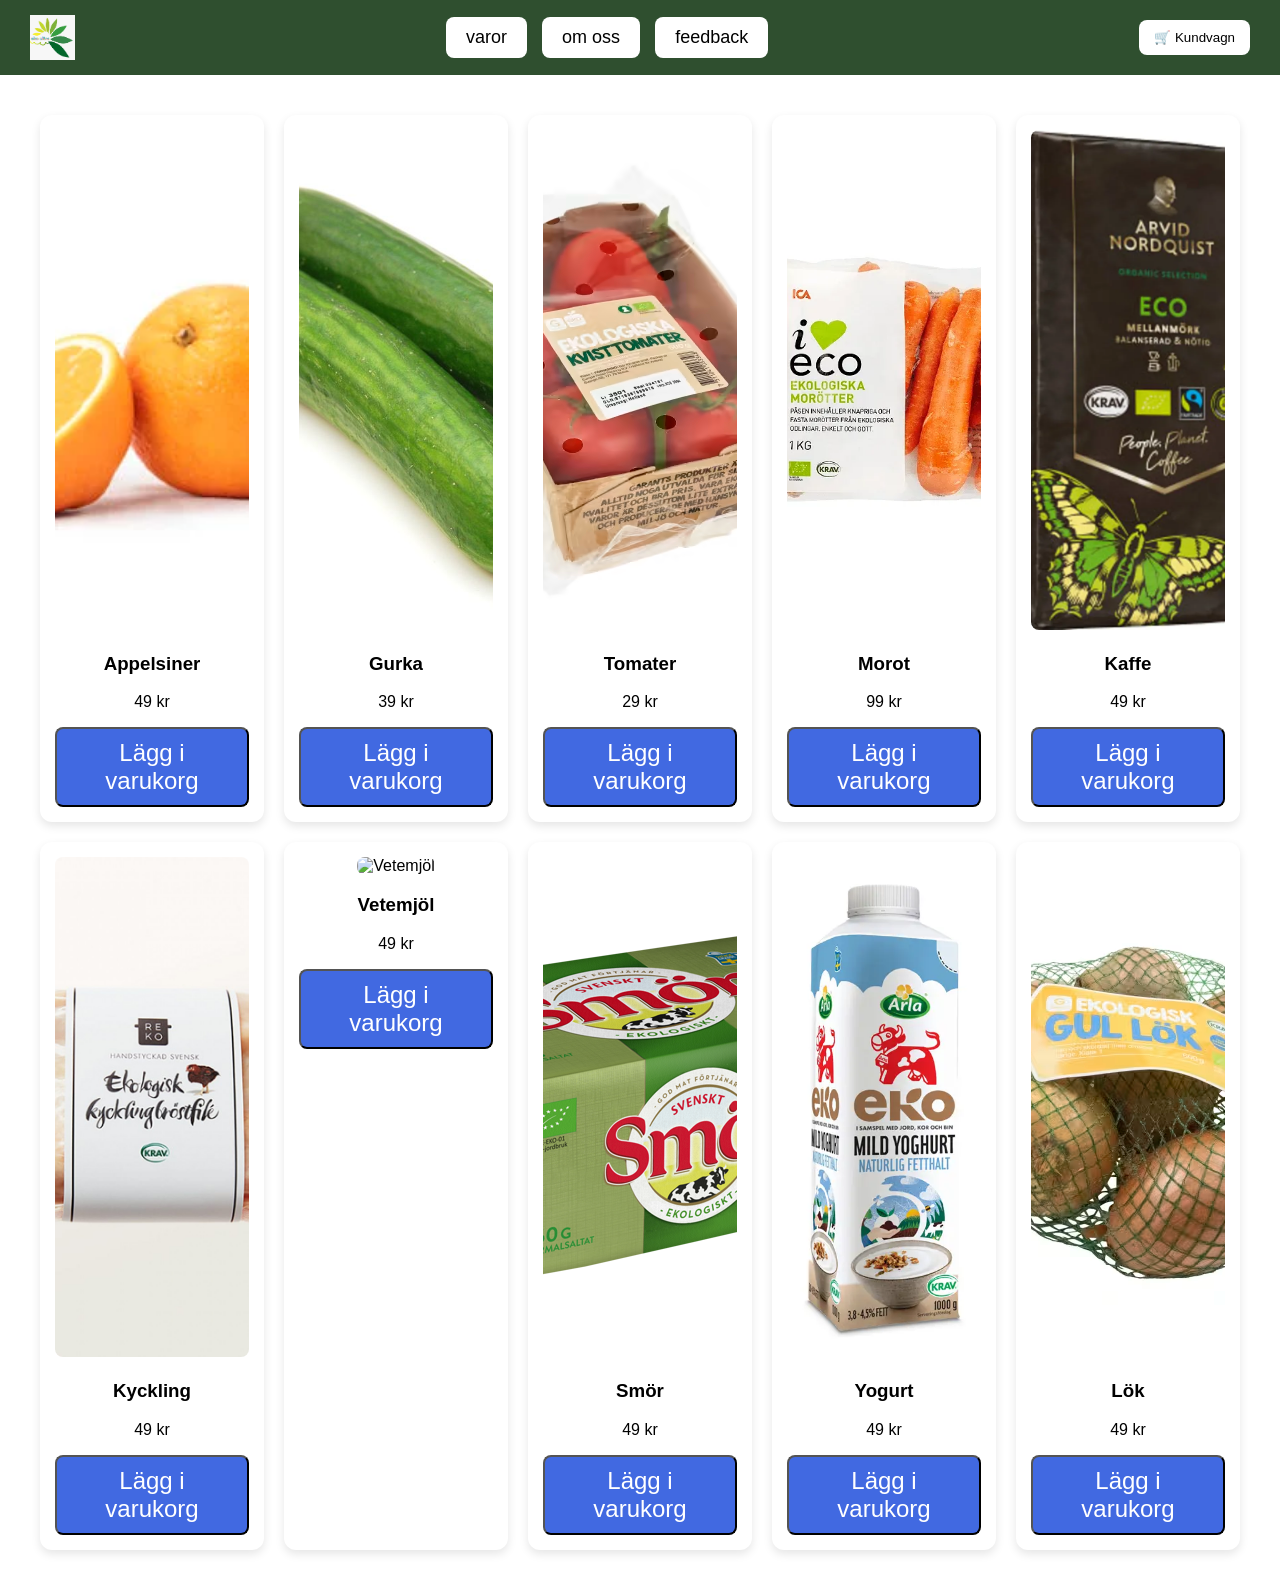
==== html/coolboy.html @ 3c325abf "Add files via upload" ====
<!DOCTYPE html>
<html lang="sv">
<head>
    <meta charset="UTF-8">
    <meta name="viewport" content="width=device-width, initial-scale=1.0">
    <link rel="stylesheet" href="css/sigma.css">
    <script src="bonesmashing.js" defer></script>
    <title>Eko Ultra</title>
</head>
<body>
    <header>
        <a href="index.html" class="logo-link">
            <img src="img/eko%20logo.png" alt="Eko Logo">
        </a>

        <nav>
            <a href="coolboy.html" class="nav-btn">varor</a>
            <a href="sigmaboy.html" class="nav-btn">om oss</a>
            <a href="grishboy.html" class="nav-btn">feedback</a>
        </nav>
        <div class="cart-container">
            <button class="btn" onclick="location.href='ballcancer.html'">
                🛒 Kundvagn
                <span id="cartCount" class="badge">0</span>
            </button>
            <div class="cart-dropdown">
                <ul id="cartItemsList"></ul>
                <div class="cart-summary">
                    <strong>Totalt: <span id="cartTotal">0</span> kr</strong>
                </div>
            </div>
        </div>
    </header>
    <section class="products">
        <div class="card">
            <img src="img/apelsiner.webp" alt="Appelsiner">
            <h3>Appelsiner</h3>
            <p>49 kr</p>
            <button class="btn2">Lägg i varukorg</button>
        </div>
        <div class="card">
            <img src="img/gurka.jpg" alt="Gurka">
            <h3>Gurka</h3>
            <p>39 kr</p>
            <button class="btn2">Lägg i varukorg</button>
        </div>
        <div class="card">
            <img src="img/tomater.avif" alt="Tomater">
            <h3>Tomater</h3>
            <p>29 kr</p>
            <button class="btn2">Lägg i varukorg</button>
        </div>
        <div class="card">
            <img src="img/morot.webp" alt="Morot">
            <h3>Morot</h3>
            <p>99 kr</p>
            <button class="btn2">Lägg i varukorg</button>
        </div>
        <div class="card">
            <img src="img/kaffe.webp" alt="Kaffe">
            <h3>Kaffe</h3>
            <p>49 kr</p>
            <button class="btn2">Lägg i varukorg</button>
        </div>
        <div class="card">
            <img src="img/kyckling.jpeg" alt="Kyckling">
            <h3>Kyckling</h3>
            <p>49 kr</p>
            <button class="btn2">Lägg i varukorg</button>
        </div>
        <div class="card">
            <img src="img/vetemjöl 1.webp" alt="Vetemjöl">
            <h3>Vetemjöl</h3>
            <p>49 kr</p>
            <button class="btn2">Lägg i varukorg</button>
        </div>
        <div class="card">
            <img src="img/smör.webp" alt="Smör">
            <h3>Smör</h3>
            <p>49 kr</p>
            <button class="btn2">Lägg i varukorg</button>
        </div>
        <div class="card">
            <img src="img/yogurt 1.webp" alt="Yogurt">
            <h3>Yogurt</h3>
            <p>49 kr</p>
            <button class="btn2">Lägg i varukorg</button>
        </div>
        <div class="card">
            <img src="img/lök 1.avif" alt="Lök">
            <h3>Lök</h3>
            <p>49 kr</p>
            <button class="btn2">Lägg i varukorg</button>
        </div>
    </section>
</body>
</html>
---- html/css/sigma.css ----
body {
  margin: 0;
  font-family: Arial, sans-serif;
  overflow-y: auto; 
}

html, body {
  min-height: 100vh;
}

header {
  display: flex;              
  justify-content: space-between; 
  align-items: center;        
  padding: 15px 30px;
  background-color: #2f4f2f;  
}

.logo-link {
  display: inline-flex;      
  align-items: center;
  justify-content: center;
  text-decoration: none;     
  transition: transform 0.2s ease-in-out; 
}

.logo-link:hover {
  transform: scale(1.08); 
}

.logo-link img {
  height: 45px;          
  width: auto;
  display: block;               
}            

nav {
  display: flex;
  gap: 15px; 
}

.nav-btn {
  background-color: white;
  color: black;
  text-decoration: none;
  padding: 10px 20px;
  border-radius: 8px; 
  font-size: 18px;
  transition: background-color 0.3s ease, transform 0.2s ease;
  display: inline-block; 
}

.nav-btn:hover {
  background-color: rgba(255, 255, 255, 0.8); 
  transform: scale(1.05);
  text-decoration: none;
}

.btn {
  background-color: white;
  color: black;
  text-decoration: none;
  padding: 10px 15px;
  border-radius: 8px;
  transition: background-color 0.3s ease, transform 0.2s ease;
  display: inline-block; 
  border: none;
  cursor: pointer;
}

.btn:hover {
  background-color: rgba(255, 255, 255, 0.8);
  transform: scale(1.05);
}

.btn2 {
  font-size: x-large;
  background-color: royalblue;
  color: white;
  text-decoration: none;
  padding: 10px 15px;
  border-radius: 8px;
  transition: background-color 0.3s ease, transform 0.2s ease;
  display: inline-block; 
}

.btn2:hover {
  background-color: rgba(25, 6, 109, 0.801);
  transform: scale(1.05);
}

.cart-container {
  position: relative;
  display: inline-block;
  z-index: 1000;
}

.cart-dropdown {
  display: none; 
  position: absolute;
  right: 0;
  top: 100%;
  background-color: white;
  min-width: 260px;
  box-shadow: 0px 8px 16px rgba(0,0,0,0.2);
  padding: 15px;
  border-radius: 4px;
  z-index: 1100;
  color: #333;
  text-align: left; 
}

.cart-container:hover .cart-dropdown {
  display: block;
}

#cartItemsList {
  list-style: none;
  padding: 0;
  margin: 0 0 10px 0;
  max-height: 200px;
  overflow-y: auto; 
}

#cartItemsList li {
  display: flex;
  justify-content: space-between;
  padding: 5px 0;
  border-bottom: 1px solid #eee;
  font-size: 14px;
}

.cart-summary {
  padding-top: 10px;
  border-top: 2px solid #ddd;
  display: flex;
  justify-content: space-between;
}

.badge {
  position: absolute;
  top: -8px;
  right: -10px;
  background: red;
  color: white;
  border-radius: 50%;
  width: 22px;
  height: 22px;
  display: none;     
  align-items: center;
  justify-content: center;
  font-size: 12px;
  font-weight: bold;
}

.products {
  display: grid;
  grid-template-columns: repeat(auto-fit, minmax(220px, 1fr));
  gap: 20px;
  padding: 40px;
}

.card {
  background: white;
  border-radius: 12px;
  padding: 15px;
  text-align: center;
  box-shadow: 0 4px 10px rgba(0,0,0,0.1);
}

.card img {
  width: 100%;
  height: 500px;
  object-fit: cover;
  border-radius: 8px;
}

.full-width-img {
  width: 100%; 
  height: auto;  
  display: block; 
}

.about {
  max-width: 1000px;
  margin: 60px auto;
  padding: 20px;
  font-size: 25px;
  line-height: 1.6;
  background-color: lightgray;
  border-style: ridge;
}

.about h1 {
  text-align: center;
  margin-bottom: 20px;
}

.container {
  max-width: 800px;
  margin: 40px auto;
  padding: 20px;
}

input[type=text], select, textarea {
  width: 100%; 
  padding: 12px;  
  border: 1px solid #ccc; 
  border-radius: 4px; 
  box-sizing: border-box
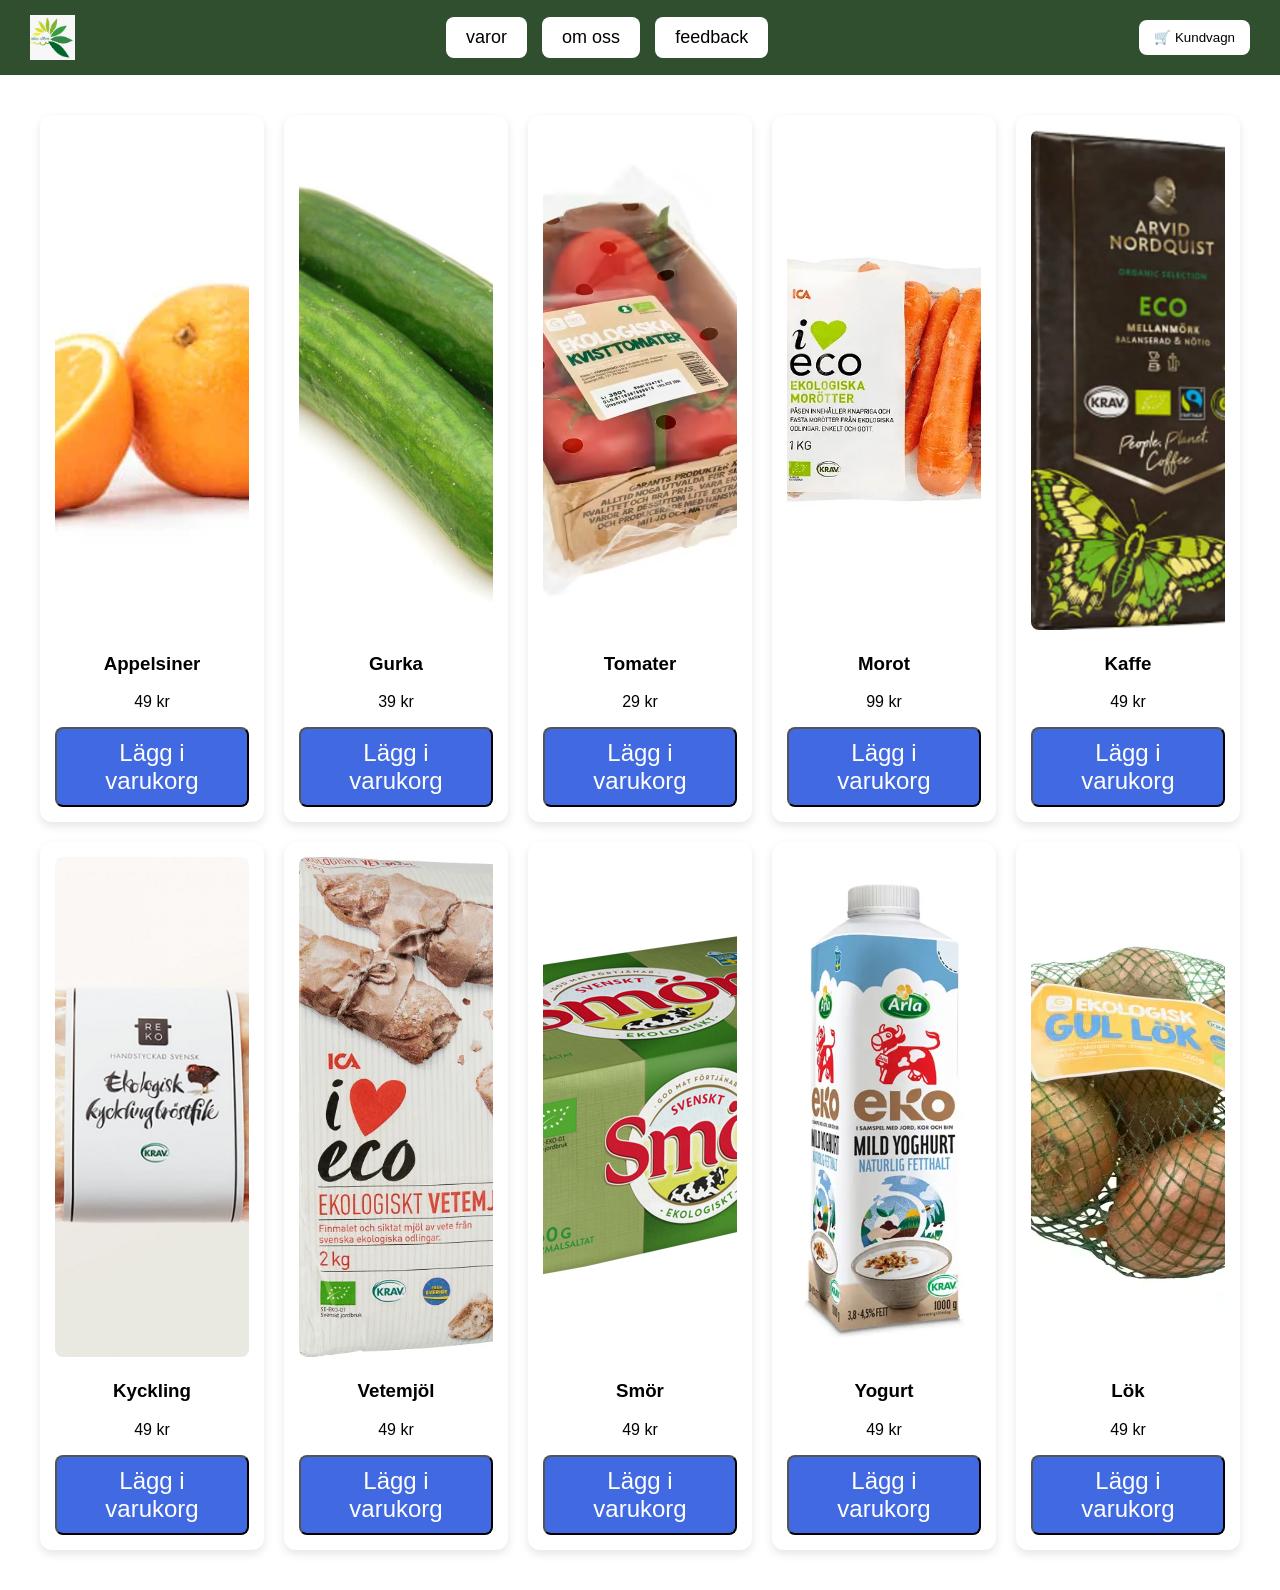
==== commit 1cb6b542: "Add files via upload" ====
--- a/html/coolboy.html
+++ b/html/coolboy.html
@@ -19,7 +19,7 @@
             <a href="grishboy.html" class="nav-btn">feedback</a>
         </nav>
         <div class="cart-container">
-            <button class="btn" onclick="location.href='ballcancer.html'">
+            <button class="btn" onclick="location.href='nice.html'">
                 🛒 Kundvagn
                 <span id="cartCount" class="badge">0</span>
             </button>
--- a/html/css/sigma.css
+++ b/html/css/sigma.css
@@ -207,4 +207,114 @@
   padding: 12px;  
   border: 1px solid #ccc; 
   border-radius: 4px; 
-  box-sizing: border-box+  box-sizing: border-box; 
+  margin-top: 6px; 
+  margin-bottom: 16px; 
+  resize: none; 
+}
+
+input[type=submit] {
+  background-color: #04AA6D;
+  color: white;
+  padding: 12px 20px;
+  border: none;
+  border-radius: 4px;
+  cursor: pointer;
+}
+
+input[type=submit]:hover {
+  background-color: #45a049;
+}
+
+table {
+  border-collapse: collapse;
+  width: 100%;
+}
+
+th, td {
+  border: 1px solid greenyellow;
+  padding: 8px;
+}
+
+th {
+  background-color: gray;
+  box-shadow: 0 4px 10px rgba(0,0,0,0.1);
+}
+
+@media (max-width: 768px) {
+  header {
+    flex-direction: column; 
+    gap: 15px;
+    padding: 15px 10px;
+    text-align: center;
+  }
+
+  .logo-link img {
+    height: 35px; 
+  }
+
+  nav {
+    width: 100%;
+    justify-content: center;
+    gap: 8px; 
+  }
+
+  .nav-btn {
+    padding: 8px 12px; 
+    font-size: 15px;   
+  }
+
+  .cart-container {
+    width: 100%;
+    display: flex;
+    justify-content: center;
+  }
+
+  .cart-container .btn {
+    width: 80%; 
+    max-width: 300px;
+  }
+
+  .cart-dropdown {
+    right: auto;
+    left: 50%;
+    transform: translateX(-50%);
+    width: 280px;
+  }
+
+  .products {
+    grid-template-columns: repeat(auto-fit, minmax(150px, 1fr)); 
+    padding: 15px;
+    gap: 15px;
+  }
+
+  .card {
+    padding: 10px;
+  }
+
+  .card img {
+    height: 250px; 
+  }
+
+  .card h3 {
+    font-size: 16px;
+    margin: 8px 0 4px 0;
+  }
+
+  .btn2 {
+    font-size: 16px; 
+    padding: 8px 12px;
+    width: 100%;
+  }
+
+  .about {
+    font-size: 18px; 
+    margin: 20px 15px;
+    padding: 15px;
+  }
+
+  .container {
+    margin: 20px 15px;
+    padding: 10px;
+  }
+}
